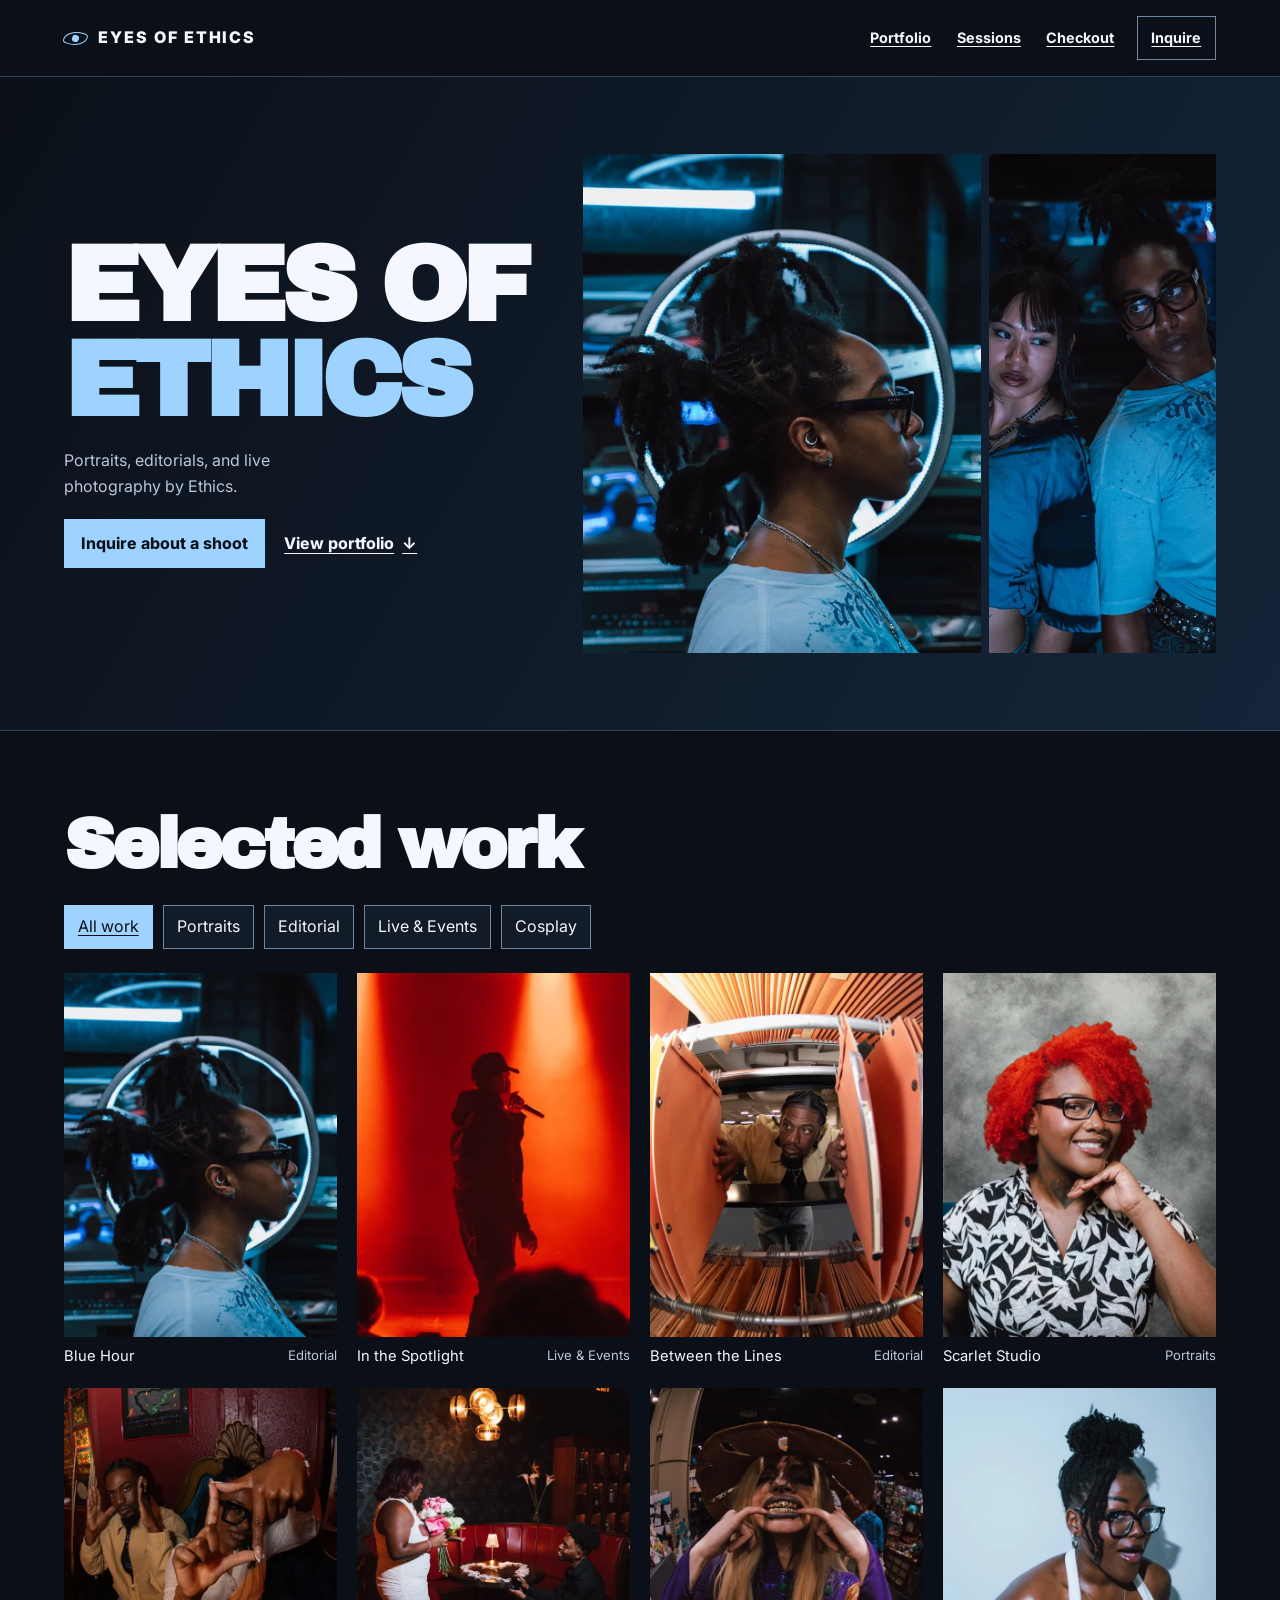
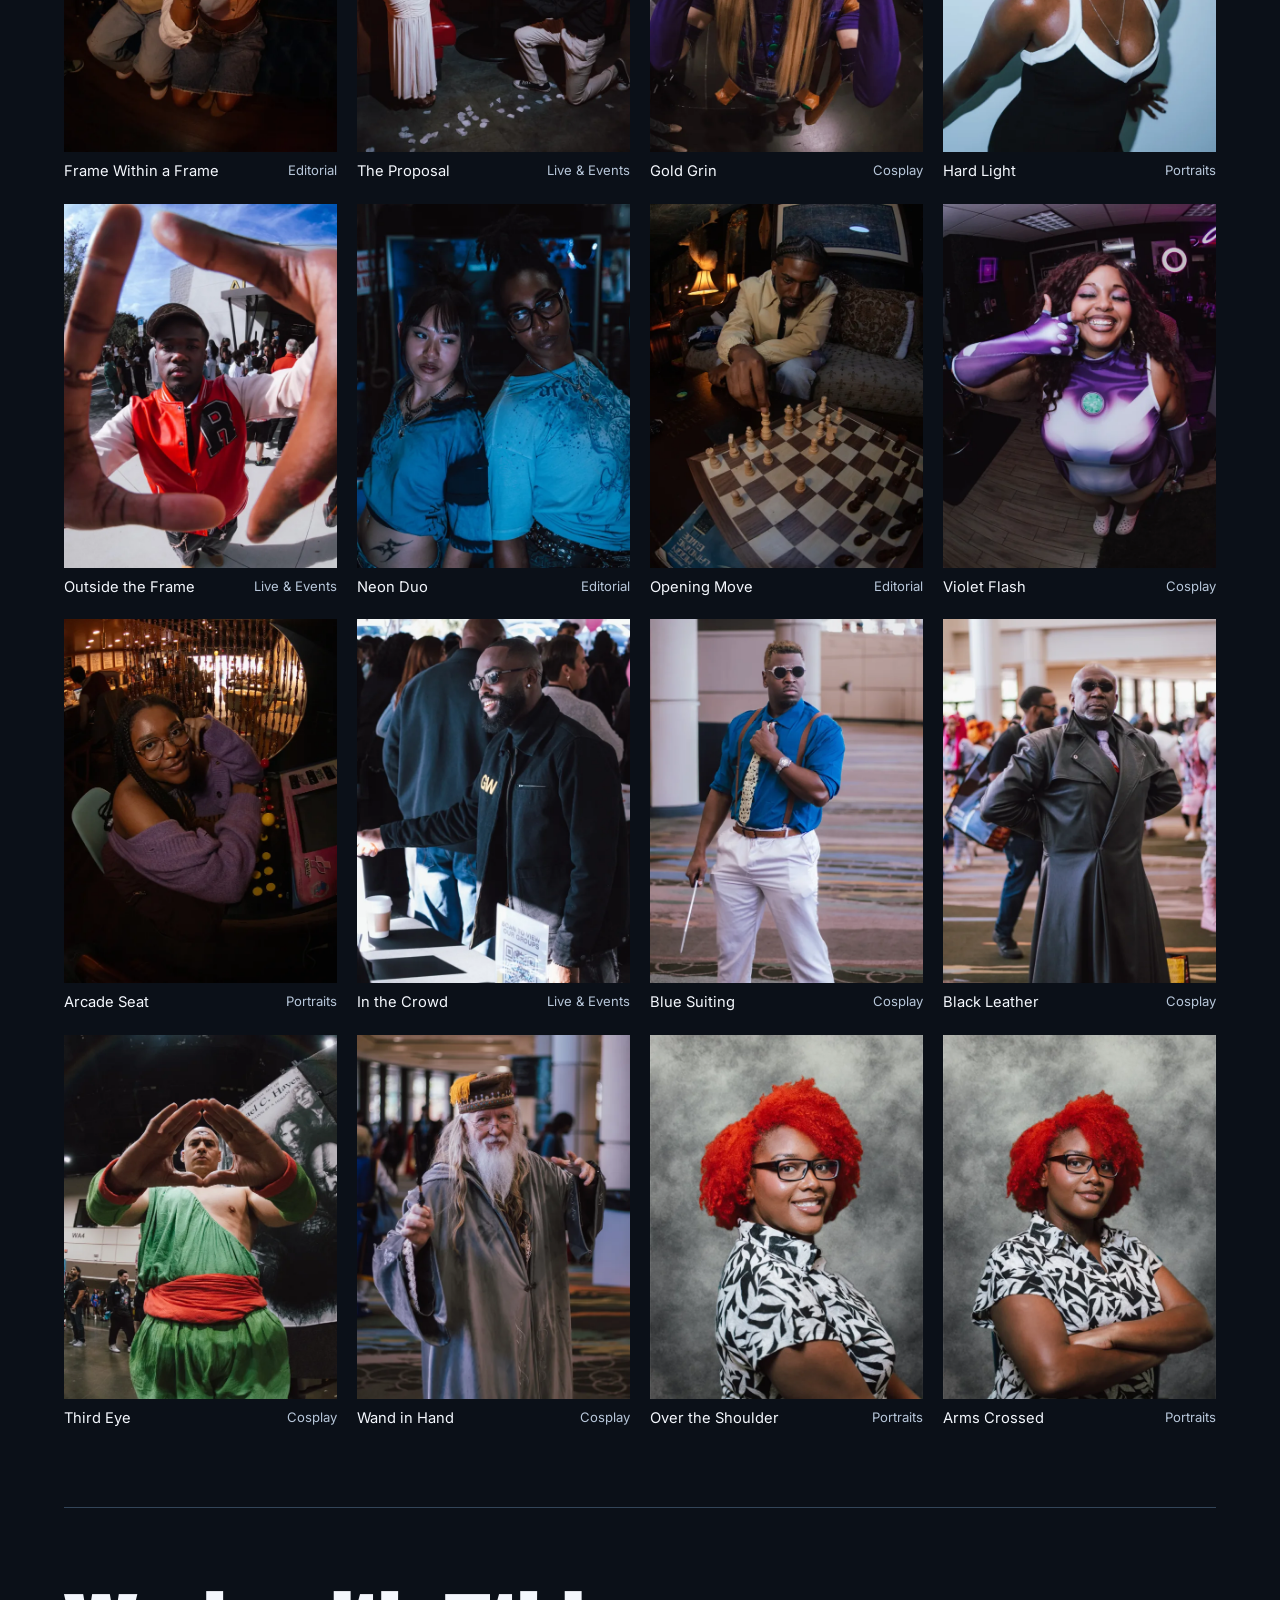
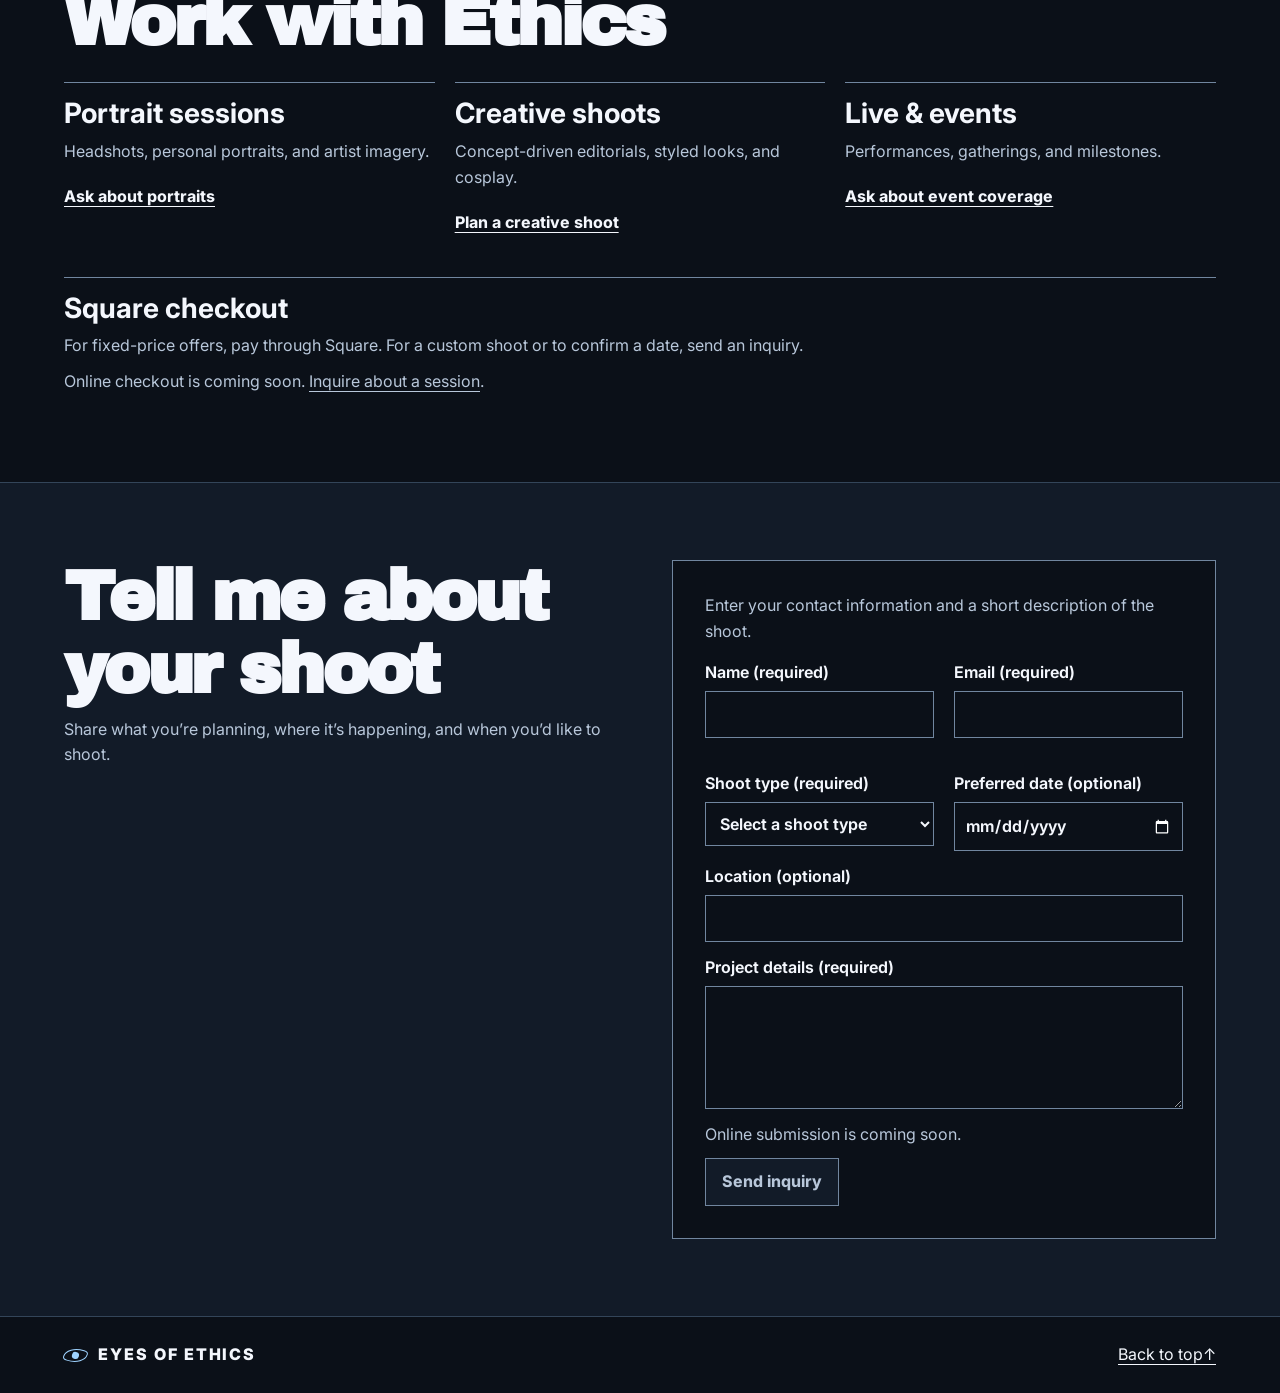
==== index.html @ 04b7e585 "put website files at the top of summary list" ====
<!DOCTYPE html>
<html lang="en">
    <head>
        <meta charset="UTF-8">
        <meta name="viewport" content="width=device-width, initial-scale=1.0">
        <meta name="description" content="Photography by Ethics, from creative portraits and editorials to live events and cosplay.">
        <meta name="theme-color" content="#0b1018">
        <title>Eyes of Ethics | Photography by Ethics</title>
        <link rel="stylesheet" href="https://fonts.googleapis.com/css2?family=Archivo+Black&amp;family=Inter:wght@400;600;700;800&amp;display=swap">
        <link rel="stylesheet" href="styles.css">
        <script src="config.js" defer></script>
        <script src="site.js" defer></script>
    </head>
    <body id="top">
        <a class="skip" href="#main">Skip to main content</a>

        <header class="site-header shell">
            <a class="wordmark" href="#top">
                <span class="mark" aria-hidden="true"></span>
                Eyes of Ethics
            </a>
            <nav aria-label="Main navigation">
                <a href="#work">Portfolio</a>
                <a href="#sessions">Sessions</a>
                <a href="#quick-orders">Checkout</a>
                <a class="nav-cta" href="#inquire">Inquire</a>
            </nav>
        </header>

        <main id="main" tabindex="-1">
            <section class="hero" aria-labelledby="hero-title">
                <div class="hero-inner shell">
                    <div class="hero-copy">
                        <h1 id="hero-title">Eyes of <span>Ethics</span></h1>
                        <p class="lede">Portraits, editorials, and live photography by Ethics.</p>
                        <div class="actions">
                            <a class="button" href="#inquire">Inquire about a shoot</a>
                            <a class="text-link" href="#work">View portfolio <span aria-hidden="true">↓</span></a>
                        </div>
                    </div>

                    <div class="hero-images">
                        <img
                            src="assets/DSC06698-1440.webp"
                            width="1440"
                            height="1920"
                            srcset="assets/DSC06698-600.webp 600w, assets/DSC06698-1440.webp 1440w"
                            sizes="(max-width: 740px) 66vw, 38vw"
                            alt="A portrait in profile framed by an electric blue ring light"
                            fetchpriority="high"
                        >
                        <img
                            src="assets/DSC06768-600.webp"
                            width="600"
                            height="800"
                            alt="Two people in graphic tees pose back to back under blue light"
                        >
                    </div>
                </div>
            </section>

            <section class="archive" id="work" aria-labelledby="work-title">
                <div class="shell">
                    <div class="section-heading">
                        <h2 id="work-title">Selected work</h2>
                    </div>

                    <div class="filters" role="group" aria-label="Filter portfolio" hidden>
                        <button type="button" data-filter="All" aria-pressed="true">All work</button>
                        <button type="button" data-filter="Portraits" aria-pressed="false">Portraits</button>
                        <button type="button" data-filter="Editorial" aria-pressed="false">Editorial</button>
                        <button type="button" data-filter="Live &amp; Events" aria-pressed="false">Live &amp; Events</button>
                        <button type="button" data-filter="Cosplay" aria-pressed="false">Cosplay</button>
                    </div>
                    <p class="sr-only" id="gallery-status" role="status"></p>

                    <div class="gallery">
                    <figure class="frame" data-category="Editorial">
                        <a href="assets/DSC06698-1440.webp" aria-labelledby="title-1" aria-describedby="photo-1">
                            <img
                                id="photo-1"
                                src="assets/DSC06698-600.webp"
                                width="600"
                                height="800"
                                alt="Side profile in glasses against a blue ring light"
                                width="600"
                                height="800"
                                loading="lazy"
                                decoding="async"
                            >
                        </a>
                        <figcaption>
                            <span id="title-1">Blue Hour</span>
                            <small>Editorial</small>
                        </figcaption>
                    </figure>

                    <figure class="frame" data-category="Live &amp; Events">
                        <a href="assets/IMG_2358-1440.webp" aria-labelledby="title-2" aria-describedby="photo-2">
                            <img
                                id="photo-2"
                                src="assets/IMG_2358-600.webp"
                                alt="Performer holding a microphone under orange spotlights"
                                width="600"
                                height="900"
                                loading="lazy"
                                decoding="async"
                            >
                        </a>
                        <figcaption>
                            <span id="title-2">In the Spotlight</span>
                            <small>Live &amp; Events</small>
                        </figcaption>
                    </figure>

                    <figure class="frame" data-category="Editorial">
                        <a href="assets/IMG_0804-1440.webp" aria-labelledby="title-3" aria-describedby="photo-3">
                            <img
                                id="photo-3"
                                src="assets/IMG_0804-600.webp"
                                alt="Wide-angle portrait between rows of orange chairs"
                                width="600"
                                height="800"
                                loading="lazy"
                                decoding="async"
                            >
                        </a>
                        <figcaption>
                            <span id="title-3">Between the Lines</span>
                            <small>Editorial</small>
                        </figcaption>
                    </figure>

                    <figure class="frame" data-category="Portraits">
                        <a href="assets/ash1-1440.webp" aria-labelledby="title-4" aria-describedby="photo-4">
                            <img
                                id="photo-4"
                                src="assets/ash1-600.webp"
                                alt="Smiling portrait with bright red hair and black glasses"
                                width="600"
                                height="900"
                                loading="lazy"
                                decoding="async"
                            >
                        </a>
                        <figcaption>
                            <span id="title-4">Scarlet Studio</span>
                            <small>Portraits</small>
                        </figcaption>
                    </figure>

                    <figure class="frame" data-category="Editorial">
                        <a href="assets/IMG_0892-1440.webp" aria-labelledby="title-5" aria-describedby="photo-5">
                            <img
                                id="photo-5"
                                src="assets/IMG_0892-600.webp"
                                alt="Two people making frames with their hands in a red room"
                                width="600"
                                height="801"
                                loading="lazy"
                                decoding="async"
                            >
                        </a>
                        <figcaption>
                            <span id="title-5">Frame Within a Frame</span>
                            <small>Editorial</small>
                        </figcaption>
                    </figure>

                    <figure class="frame" data-category="Live &amp; Events">
                        <a href="assets/IMG00094-1440.webp" aria-labelledby="title-6" aria-describedby="photo-6">
                            <img
                                id="photo-6"
                                src="assets/IMG00094-600.webp"
                                alt="A kneeling proposal beside roses in a red restaurant booth"
                                width="600"
                                height="801"
                                loading="lazy"
                                decoding="async"
                            >
                        </a>
                        <figcaption>
                            <span id="title-6">The Proposal</span>
                            <small>Live &amp; Events</small>
                        </figcaption>
                    </figure>

                    <figure class="frame" data-category="Cosplay">
                        <a href="assets/IMG_8602-1440.webp" aria-labelledby="title-7" aria-describedby="photo-7">
                            <img
                                id="photo-7"
                                src="assets/IMG_8602-600.webp"
                                alt="Cosplayer in purple holding up a grin beneath a wide hat"
                                width="600"
                                height="900"
                                loading="lazy"
                                decoding="async"
                            >
                        </a>
                        <figcaption>
                            <span id="title-7">Gold Grin</span>
                            <small>Cosplay</small>
                        </figcaption>
                    </figure>

                    <figure class="frame" data-category="Portraits">
                        <a href="assets/IMG_4304-1440.webp" aria-labelledby="title-8" aria-describedby="photo-8">
                            <img
                                id="photo-8"
                                src="assets/IMG_4304-600.webp"
                                alt="Person in black glasses casting a sharp shadow on a pale blue wall"
                                width="600"
                                height="800"
                                loading="lazy"
                                decoding="async"
                            >
                        </a>
                        <figcaption>
                            <span id="title-8">Hard Light</span>
                            <small>Portraits</small>
                        </figcaption>
                    </figure>

                    <figure class="frame" data-category="Live &amp; Events">
                        <a href="assets/IMG_4020-1440.webp" aria-labelledby="title-9" aria-describedby="photo-9">
                            <img
                                id="photo-9"
                                src="assets/IMG_4020-600.webp"
                                alt="Person in a red varsity jacket framing the lens outdoors"
                                width="600"
                                height="800"
                                loading="lazy"
                                decoding="async"
                            >
                        </a>
                        <figcaption>
                            <span id="title-9">Outside the Frame</span>
                            <small>Live &amp; Events</small>
                        </figcaption>
                    </figure>

                    <figure class="frame" data-category="Editorial">
                        <a href="assets/DSC06768-1440.webp" aria-labelledby="title-10" aria-describedby="photo-10">
                            <img
                                id="photo-10"
                                src="assets/DSC06768-600.webp"
                                alt="Two people posed back to back under blue light"
                                width="600"
                                height="800"
                                loading="lazy"
                                decoding="async"
                            >
                        </a>
                        <figcaption>
                            <span id="title-10">Neon Duo</span>
                            <small>Editorial</small>
                        </figcaption>
                    </figure>

                    <figure class="frame" data-category="Editorial">
                        <a href="assets/IMG_0849-1440.webp" aria-labelledby="title-11" aria-describedby="photo-11">
                            <img
                                id="photo-11"
                                src="assets/IMG_0849-600.webp"
                                alt="Person reaching for a chess piece in a lamplit room"
                                width="600"
                                height="801"
                                loading="lazy"
                                decoding="async"
                            >
                        </a>
                        <figcaption>
                            <span id="title-11">Opening Move</span>
                            <small>Editorial</small>
                        </figcaption>
                    </figure>

                    <figure class="frame" data-category="Cosplay">
                        <a href="assets/IMG_1599-1440.webp" aria-labelledby="title-12" aria-describedby="photo-12">
                            <img
                                id="photo-12"
                                src="assets/IMG_1599-600.webp"
                                alt="Smiling cosplayer in purple and white under neon light"
                                width="600"
                                height="801"
                                loading="lazy"
                                decoding="async"
                            >
                        </a>
                        <figcaption>
                            <span id="title-12">Violet Flash</span>
                            <small>Cosplay</small>
                        </figcaption>
                    </figure>

                    <figure class="frame" data-category="Portraits">
                        <a href="assets/IMG_0922-1440.webp" aria-labelledby="title-13" aria-describedby="photo-13">
                            <img
                                id="photo-13"
                                src="assets/IMG_0922-600.webp"
                                alt="Person in purple beside an arcade cabinet"
                                width="600"
                                height="801"
                                loading="lazy"
                                decoding="async"
                            >
                        </a>
                        <figcaption>
                            <span id="title-13">Arcade Seat</span>
                            <small>Portraits</small>
                        </figcaption>
                    </figure>

                    <figure class="frame" data-category="Live &amp; Events">
                        <a href="assets/IMG_5993-1440.webp" aria-labelledby="title-14" aria-describedby="photo-14">
                            <img
                                id="photo-14"
                                src="assets/IMG_5993-600.webp"
                                alt="Smiling attendee wearing sunglasses at a crowded gathering"
                                width="600"
                                height="900"
                                loading="lazy"
                                decoding="async"
                            >
                        </a>
                        <figcaption>
                            <span id="title-14">In the Crowd</span>
                            <small>Live &amp; Events</small>
                        </figcaption>
                    </figure>

                    <figure class="frame" data-category="Cosplay">
                        <a href="assets/IMG_8621-1440.webp" aria-labelledby="title-15" aria-describedby="photo-15">
                            <img
                                id="photo-15"
                                src="assets/IMG_8621-600.webp"
                                alt="Convention portrait in a blue shirt and white trousers"
                                width="600"
                                height="801"
                                loading="lazy"
                                decoding="async"
                            >
                        </a>
                        <figcaption>
                            <span id="title-15">Blue Suiting</span>
                            <small>Cosplay</small>
                        </figcaption>
                    </figure>

                    <figure class="frame" data-category="Cosplay">
                        <a href="assets/IMG_8712-1440.webp" aria-labelledby="title-16" aria-describedby="photo-16">
                            <img
                                id="photo-16"
                                src="assets/IMG_8712-600.webp"
                                alt="Convention portrait in a black leather coat and round sunglasses"
                                width="600"
                                height="900"
                                loading="lazy"
                                decoding="async"
                            >
                        </a>
                        <figcaption>
                            <span id="title-16">Black Leather</span>
                            <small>Cosplay</small>
                        </figcaption>
                    </figure>

                    <figure class="frame" data-category="Cosplay">
                        <a href="assets/IMG_8732-1440.webp" aria-labelledby="title-17" aria-describedby="photo-17">
                            <img
                                id="photo-17"
                                src="assets/IMG_8732-600.webp"
                                alt="Cosplayer in green framing a painted third eye with both hands"
                                width="600"
                                height="801"
                                loading="lazy"
                                decoding="async"
                            >
                        </a>
                        <figcaption>
                            <span id="title-17">Third Eye</span>
                            <small>Cosplay</small>
                        </figcaption>
                    </figure>

                    <figure class="frame" data-category="Cosplay">
                        <a href="assets/IMG_8764-1440.webp" aria-labelledby="title-18" aria-describedby="photo-18">
                            <img
                                id="photo-18"
                                src="assets/IMG_8764-600.webp"
                                alt="Wizard cosplayer holding up a wand"
                                width="600"
                                height="801"
                                loading="lazy"
                                decoding="async"
                            >
                        </a>
                        <figcaption>
                            <span id="title-18">Wand in Hand</span>
                            <small>Cosplay</small>
                        </figcaption>
                    </figure>

                    <figure class="frame" data-category="Portraits">
                        <a href="assets/ash2-1440.webp" aria-labelledby="title-19" aria-describedby="photo-19">
                            <img
                                id="photo-19"
                                src="assets/ash2-600.webp"
                                alt="Red-haired studio subject glancing over one shoulder"
                                width="600"
                                height="900"
                                loading="lazy"
                                decoding="async"
                            >
                        </a>
                        <figcaption>
                            <span id="title-19">Over the Shoulder</span>
                            <small>Portraits</small>
                        </figcaption>
                    </figure>

                    <figure class="frame" data-category="Portraits">
                        <a href="assets/ash4-1440.webp" aria-labelledby="title-20" aria-describedby="photo-20">
                            <img
                                id="photo-20"
                                src="assets/ash4-600.webp"
                                alt="Red-haired studio subject with arms crossed against gray"
                                width="600"
                                height="900"
                                loading="lazy"
                                decoding="async"
                            >
                        </a>
                        <figcaption>
                            <span id="title-20">Arms Crossed</span>
                            <small>Portraits</small>
                        </figcaption>
                    </figure>
                    </div>
                </div>
            </section>

            <section class="sessions shell" id="sessions" aria-labelledby="sessions-title">
                <div class="section-heading">
                    <h2 id="sessions-title">Work with Ethics</h2>
                </div>
                <div class="session-grid">
                    <article>
                        <h3>Portrait sessions</h3>
                        <p>Headshots, personal portraits, and artist imagery.</p>
                        <a class="text-link" href="#inquire" data-project="Portraits">Ask about portraits</a>
                    </article>
                    <article>
                        <h3>Creative shoots</h3>
                        <p>Concept-driven editorials, styled looks, and cosplay.</p>
                        <a class="text-link" href="#inquire" data-project="Editorial">Plan a creative shoot</a>
                    </article>
                    <article>
                        <h3>Live &amp; events</h3>
                        <p>Performances, gatherings, and milestones.</p>
                        <a class="text-link" href="#inquire" data-project="Live &amp; Events">Ask about event coverage</a>
                    </article>
                </div>
                <section id="quick-orders" class="quick-orders" aria-labelledby="checkout-title">
                    <h3 id="checkout-title">Square checkout</h3>
                    <p>For fixed-price offers, pay through Square. For a custom shoot or to confirm a date, send an inquiry.</p>
                    <div id="checkout-links" class="session-grid" hidden></div>
                    <p id="checkout-unavailable">Online checkout is coming soon. <a href="#inquire">Inquire about a session</a>.</p>
                </section>
            </section>

            <section class="contact" id="inquire" aria-labelledby="contact-title" tabindex="-1">
                <div class="shell contact-grid">
                    <div>
                        <h2 id="contact-title">Tell me about your shoot</h2>
                        <p>Share what you’re planning, where it’s happening, and when you’d like to shoot.</p>
                    </div>

                    <form id="inquiry" action="about:blank" method="post" aria-labelledby="contact-title" aria-describedby="form-help">
                        <p id="form-help">Enter your contact information and a short description of the shoot.</p>
                        <div class="form-grid">
                            <label for="name">Name (required)
                                <input id="name" name="name" autocomplete="name" required maxlength="120">
                            </label>
                            <label for="email">Email (required)
                                <input id="email" name="email" type="email" autocomplete="email" required maxlength="180">
                            </label>
                            <label for="project">Shoot type (required)
                                <select id="project" name="project" required>
                                    <option value="">Select a shoot type</option>
                                    <option>Portraits</option>
                                    <option>Editorial</option>
                                    <option>Live &amp; Events</option>
                                    <option>Cosplay</option>
                                    <option>Other</option>
                                </select>
                            </label>
                            <label for="date">Preferred date (optional)
                                <input id="date" name="date" type="date">
                            </label>
                        </div>
                        <label for="location">Location (optional)
                            <input id="location" name="location" maxlength="180">
                        </label>
                        <label for="message">Project details (required)
                            <textarea id="message" name="message" rows="4" maxlength="3000" required></textarea>
                        </label>
                        <p id="inquiry-unavailable">Online submission is coming soon.</p>
                        <button class="button" id="send-inquiry" type="submit" aria-describedby="inquiry-unavailable" disabled>Send inquiry</button>
                        <p id="form-note" role="status"></p>
                    </form>
                </div>
            </section>
        </main>

        <footer class="site-footer shell">
            <a class="wordmark" href="#top">
                <span class="mark" aria-hidden="true"></span>
                Eyes of Ethics
            </a>
            <a href="#top">Back to top <span aria-hidden="true">↑</span></a>
        </footer>

        <dialog id="lightbox" aria-labelledby="viewer-title">
            <div class="viewer-top">
                <h2 id="viewer-title">Portfolio image</h2>
                <button type="button" data-close autofocus>Close</button>
            </div>
            <img id="large-photo" alt="">
            <div class="viewer-bottom">
                <button type="button" data-step="-1" aria-label="Previous photograph">←</button>
                <p id="photo-caption" role="status">
                    <span id="photo-title"></span>
                    <span id="photo-count"></span>
                    <span class="sr-only" id="photo-description"></span>
                </p>
                <button type="button" data-step="1" aria-label="Next photograph">→</button>
            </div>
        </dialog>
    </body>
</html>
---- styles.css ----
:root {
    color-scheme: dark;
    --background: #0b1018;
    --panel: #121b28;
    --text: #f4f7fd;
    --muted: #b8c7da;
    --blue: #9fd3ff;
    --line: #71869f;
    --focus: #fbe28e;
    --sans: "Inter", system-ui, sans-serif;
    --display: "Archivo Black", "Inter", system-ui, sans-serif;
}

* {
    box-sizing: border-box;
}

[hidden] {
    display: none !important;
}

body {
    margin: 0;
    background: var(--background);
    color: var(--text);
    font: 1rem/1.6 var(--sans);
}

h1,
h2,
h3,
p,
figure {
    margin: 0;
}

h1,
h2,
h3 {
    line-height: 1.05;
    overflow-wrap: anywhere;
}

h2 {
    font: 800 clamp(2.1rem, 5.5vw, 5rem)/1.04 var(--display);
    letter-spacing: -.045em;
}

h3 {
    margin-bottom: .55rem;
    font-size: clamp(1.25rem, 2.4vw, 1.75rem);
}

a {
    color: inherit;
    text-underline-offset: .23em;
}

button,
input,
select,
textarea {
    color: inherit;
    font: inherit;
}

button {
    cursor: pointer;
}

img {
    display: block;
    max-width: 100%;
}

:focus-visible {
    outline: 3px solid var(--focus);
    outline-offset: 4px;
    box-shadow: 0 0 0 4px var(--background);
}

.shell {
    width: min(90%, 85rem);
    margin-inline: auto;
}

.skip {
    position: fixed;
    top: .75rem;
    left: .75rem;
    z-index: 2;
    padding: .7rem 1rem;
    background: var(--background);
    transform: translateY(-200%);
}

.skip:focus {
    transform: none;
}

.sr-only {
    position: absolute;
    width: 1px;
    height: 1px;
    overflow: hidden;
    clip-path: inset(50%);
    white-space: nowrap;
}

/* Header and hero */
.site-header,
.site-footer,
nav,
.actions {
    display: flex;
    flex-wrap: wrap;
    align-items: center;
    gap: .75rem 1.2rem;
}

.site-header,
.site-footer {
    justify-content: space-between;
    padding-block: 1rem;
}

.wordmark,
nav a,
.site-footer > a {
    display: inline-flex;
    align-items: center;
    min-height: 44px;
}

.wordmark {
    gap: .7rem;
    font-weight: 850;
    letter-spacing: .12em;
    text-decoration: none;
    text-transform: uppercase;
}

.mark {
    display: grid;
    place-items: center;
    width: 1.45rem;
    height: .92rem;
    border: 1px solid var(--blue);
    border-radius: 80% 20%;
    transform: rotate(17deg);
}

.mark::after {
    width: .4rem;
    height: .4rem;
    border-radius: 50%;
    background: var(--blue);
    content: "";
}

nav {
    font-size: .9rem;
    font-weight: 700;
}

nav a {
    padding-inline: .2rem;
}

.nav-cta {
    padding-inline: .85rem;
    border: 1px solid var(--line);
}

.hero {
    background: linear-gradient(120deg, #0b1018, #142539);
    border-block: 1px solid #334559;
}

.hero-inner {
    display: grid;
    grid-template-columns: minmax(0, .85fr) minmax(0, 1.15fr);
    align-items: center;
    gap: clamp(1.5rem, 4vw, 4rem);
    padding-block: clamp(2rem, 6vw, 6rem);
}

.hero h1 {
    max-width: 8ch;
    font: 900 clamp(3.1rem, 8.2vw, 8.4rem)/.9 var(--display);
    letter-spacing: -.055em;
    text-transform: uppercase;
}

.hero h1 span {
    display: block;
    color: var(--blue);
}

.lede {
    max-width: 28ch;
    margin-block: 1.25rem;
    color: var(--muted);
}

.hero-images {
    display: grid;
    grid-template-columns: 1.75fr 1fr;
    gap: .5rem;
    min-width: 0;
}

.hero-images img {
    width: 100%;
    height: clamp(17rem, 39vw, 40rem);
    object-fit: cover;
}

.button,
.text-link {
    display: inline-flex;
    align-items: center;
    gap: .5rem;
    min-height: 44px;
    font-weight: 750;
}

.button {
    padding: .65rem 1rem;
    border: 1px solid transparent;
    background: var(--blue);
    color: var(--background);
    text-decoration: none;
}

.button:hover {
    background: var(--text);
}

/* Portfolio and sessions */
.archive,
.sessions,
.contact {
    padding-block: clamp(2.75rem, 6vw, 6rem);
}

.section-heading {
    margin-bottom: 1.5rem;
}

.filters {
    display: flex;
    flex-wrap: wrap;
    gap: .65rem;
    margin-bottom: 1.5rem;
}

.filters button,
dialog button {
    min-width: 44px;
    min-height: 44px;
    padding: .45rem .8rem;
    border: 1px solid var(--line);
    background: var(--panel);
}

.filters button[aria-pressed="true"] {
    border-color: var(--blue);
    background: var(--blue);
    color: var(--background);
    text-decoration: underline;
    text-underline-offset: .2em;
}

.gallery,
.session-grid,
.contact-grid,
.form-grid {
    display: grid;
    gap: 1.25rem;
}

.gallery {
    grid-template-columns: repeat(4, minmax(0, 1fr));
}

.frame a {
    display: block;
    background: var(--panel);
}

.frame a:focus-visible {
    position: relative;
    z-index: 1;
}

.frame img {
    width: 100%;
    height: auto;
    aspect-ratio: 3 / 4;
    object-fit: cover;
}

.frame figcaption {
    display: flex;
    flex-wrap: wrap;
    justify-content: space-between;
    gap: .15rem .55rem;
    padding-top: .5rem;
    font-size: .92rem;
}

.frame small {
    color: var(--muted);
    font-size: .82rem;
}

.sessions {
    border-top: 1px solid #334559;
}

.session-grid {
    grid-template-columns: repeat(3, minmax(0, 1fr));
}

.session-grid article,
.quick-orders {
    padding-top: 1rem;
    border-top: 1px solid var(--line);
}

.quick-orders {
    margin-top: 2rem;
}

#checkout-links {
    margin-top: 1rem;
}

#checkout-links h4 {
    margin: 0 0 .5rem;
    font-size: 1.15rem;
}

/* Inquiry form */
.contact {
    background: var(--panel);
    border-block: 1px solid #334559;
}

.contact-grid,
.form-grid {
    grid-template-columns: repeat(2, minmax(0, 1fr));
}

.contact-grid {
    align-items: start;
    gap: clamp(1.5rem, 5vw, 4rem);
}

#inquiry {
    min-width: 0;
    padding: clamp(1rem, 3vw, 2rem);
    border: 1px solid var(--line);
    background: var(--background);
}

#form-help {
    margin-top: 0;
    margin-bottom: 1rem;
}

#inquiry .button:disabled {
    background: var(--panel);
    color: var(--muted);
    border-color: var(--line);
    cursor: default;
}

.contact p,
.sessions p {
    margin-block: .65rem;
    color: var(--muted);
}

label {
    display: block;
    min-width: 0;
    margin-bottom: .8rem;
    font-weight: 650;
}

input,
select,
textarea {
    display: block;
    width: 100%;
    min-width: 0;
    min-height: 44px;
    margin-top: .35rem;
    padding: .6rem;
    border: 1px solid var(--line);
    border-radius: 0;
    background: var(--background);
}

textarea {
    resize: vertical;
}

#form-note:empty {
    margin: 0;
}

/* Photo viewer */
dialog {
    width: min(92vw, 55rem);
    max-height: 94vh;
    padding: 1rem;
    border: 1px solid var(--line);
    background: var(--panel);
    color: var(--text);
}

dialog::backdrop {
    background: #03060bea;
}

body:has(dialog[open]) {
    overflow: hidden;
}

dialog img {
    width: auto;
    max-height: 65vh;
    margin-inline: auto;
    object-fit: contain;
}

.viewer-top,
.viewer-bottom {
    display: flex;
    align-items: center;
    justify-content: space-between;
    gap: .75rem;
}

.viewer-top {
    margin-bottom: .8rem;
}

.viewer-top h2 {
    font-size: 1.25rem;
    letter-spacing: 0;
}

.viewer-bottom {
    margin-top: .8rem;
    text-align: center;
}

#photo-count {
    display: block;
    color: var(--muted);
    font-size: .85rem;
}

@media (max-width: 62rem) {
    .gallery {
        grid-template-columns: repeat(3, minmax(0, 1fr));
    }
}

@media (max-width: 46rem) {
    .hero-inner,
    .contact-grid,
    .session-grid {
        grid-template-columns: 1fr;
    }

    .hero h1 {
        font-size: clamp(3.1rem, 14vw, 6rem);
    }

    .hero-images img {
        height: clamp(15rem, 66vw, 29rem);
    }

    .gallery {
        grid-template-columns: repeat(2, minmax(0, 1fr));
    }
}

@media (max-width: 34rem) {
    .form-grid {
        grid-template-columns: 1fr;
        gap: 0;
    }

    .site-header nav {
        width: 100%;
    }
}

@media (forced-colors: active) {
    .button {
        border-color: ButtonText;
    }

    :focus-visible {
        outline-color: Highlight;
    }
}
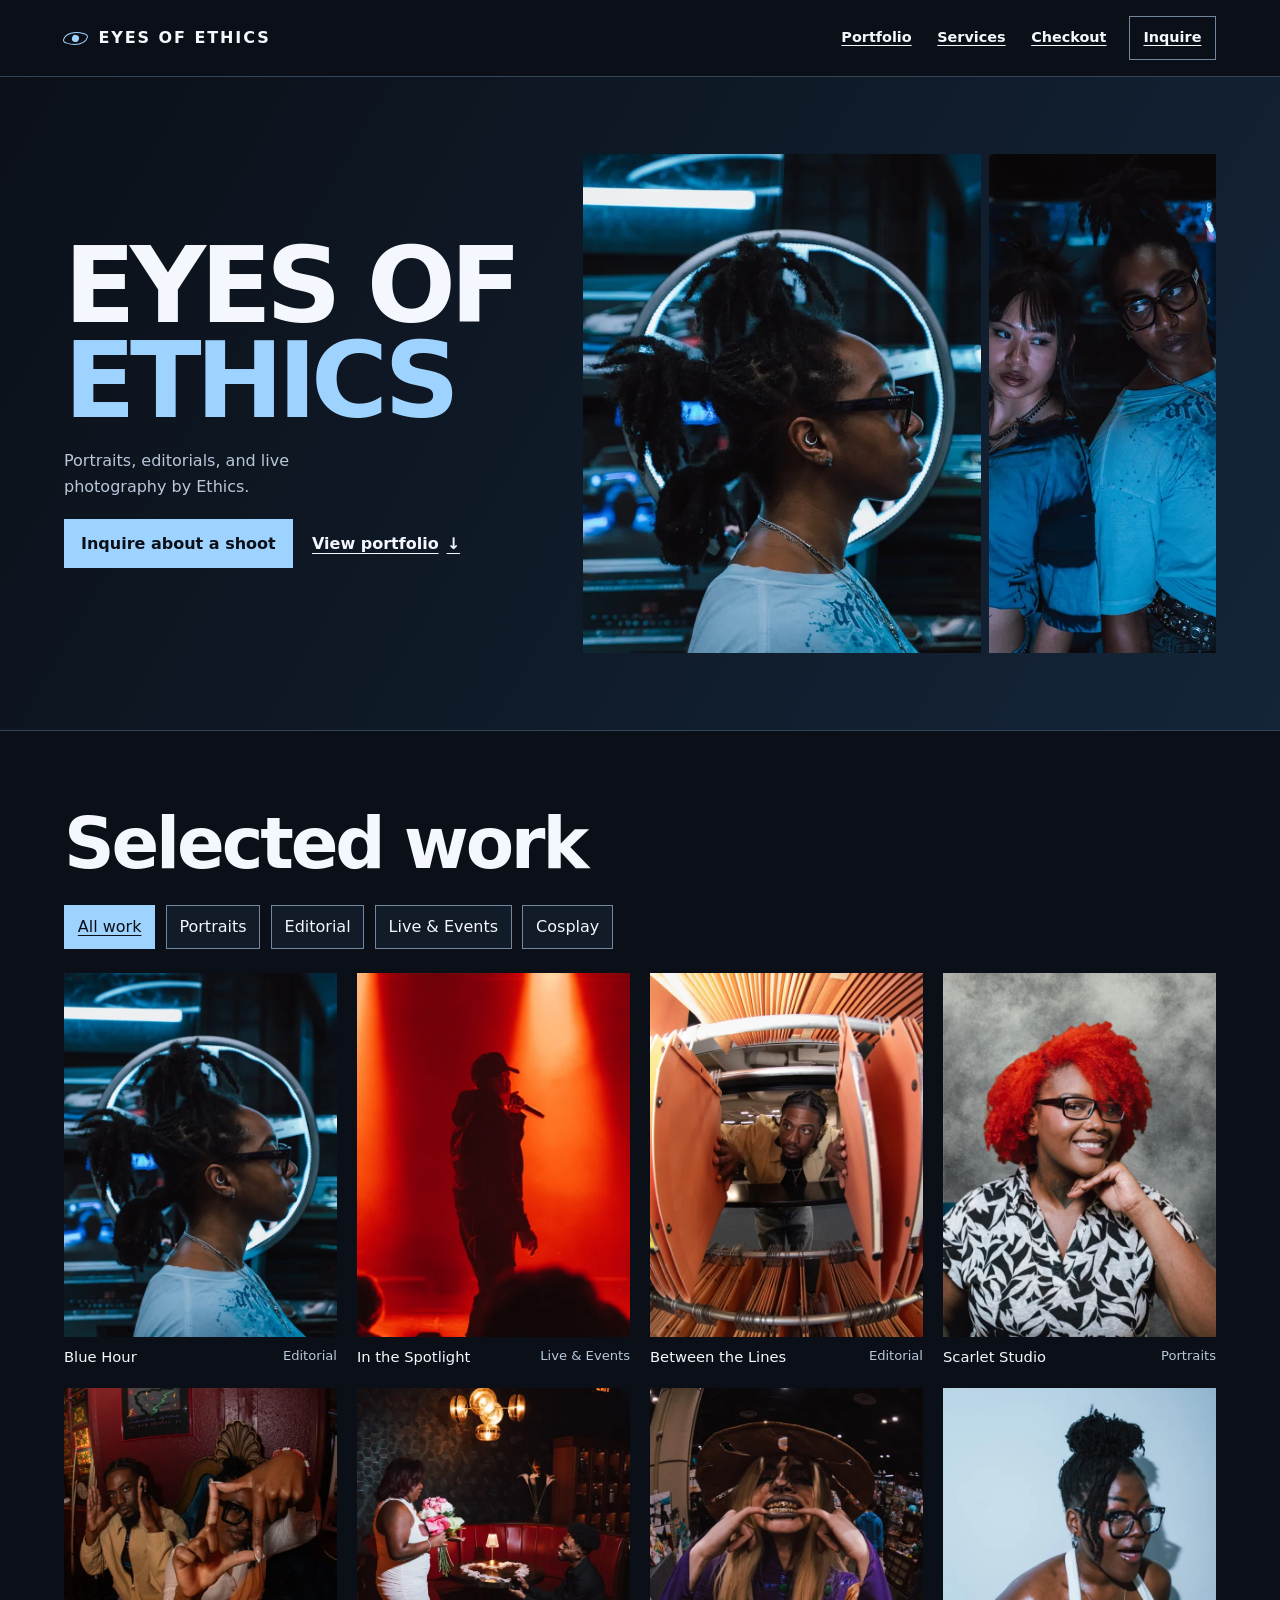
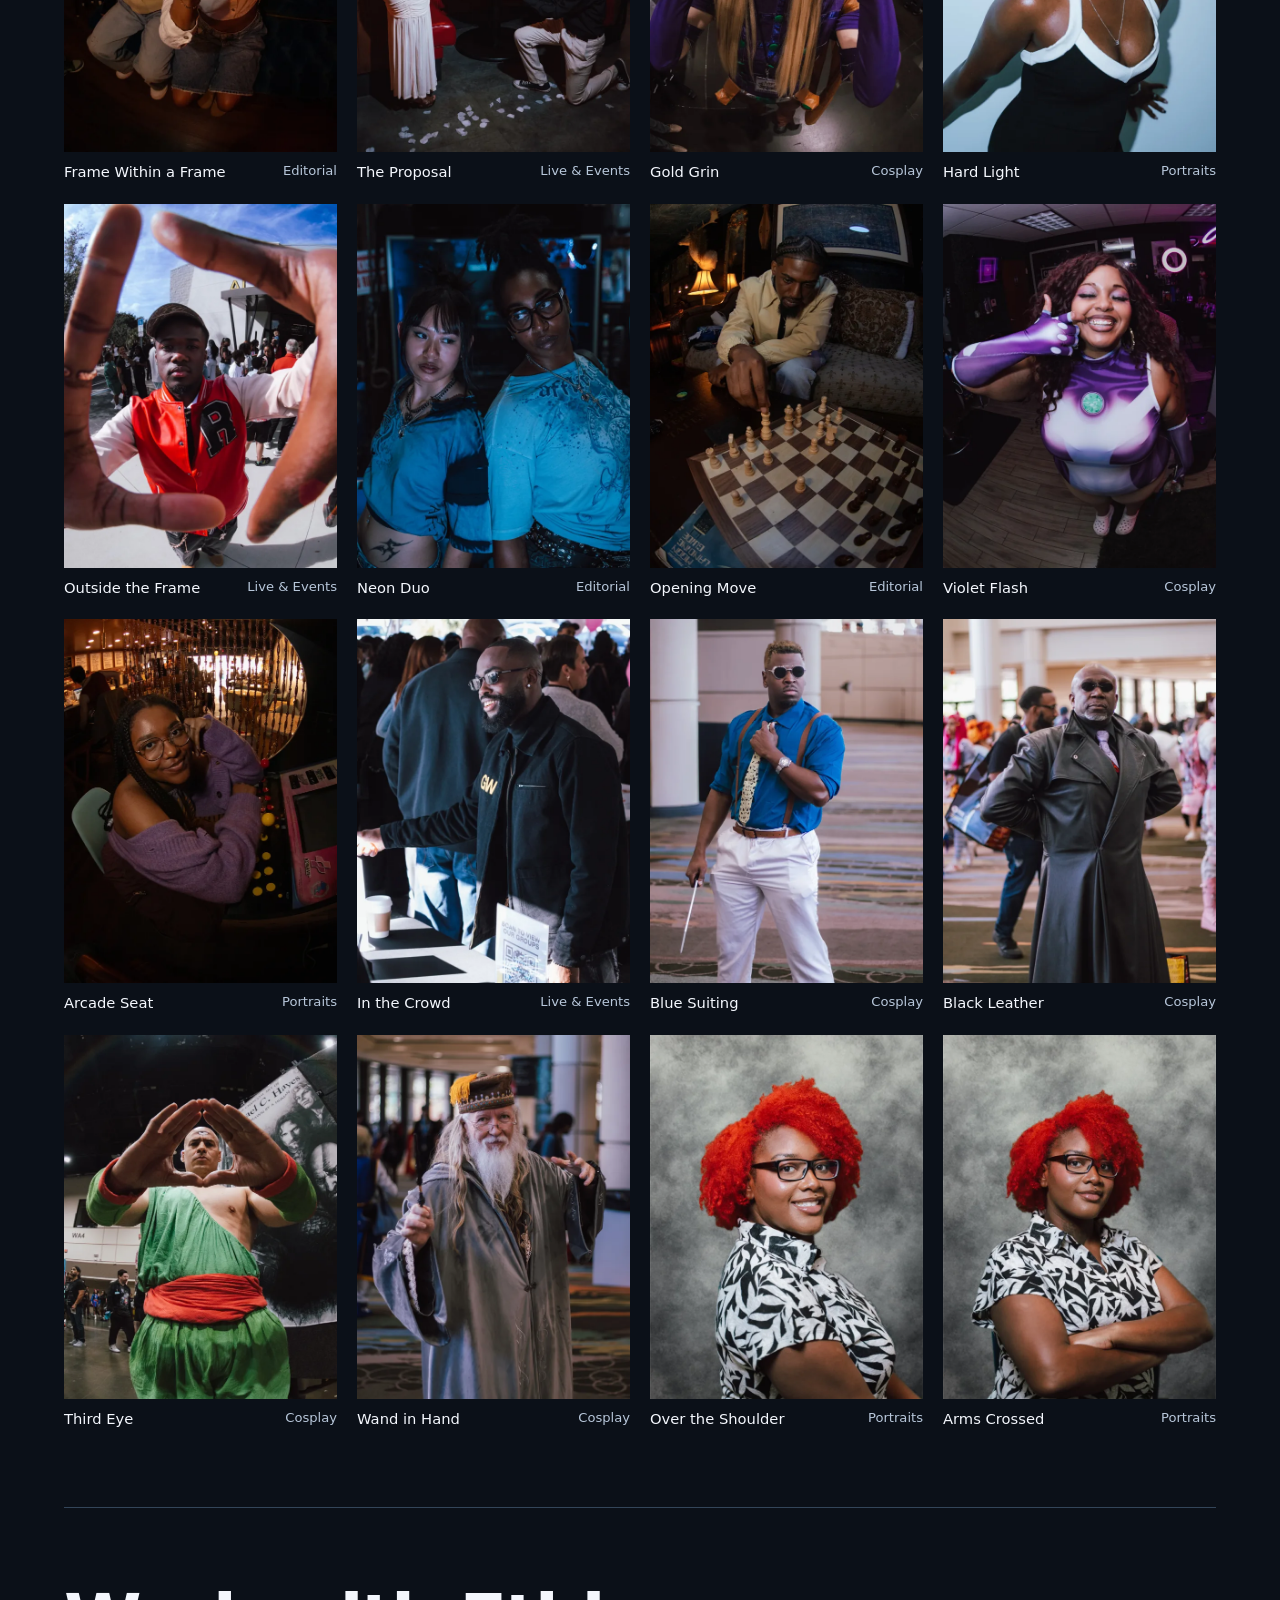
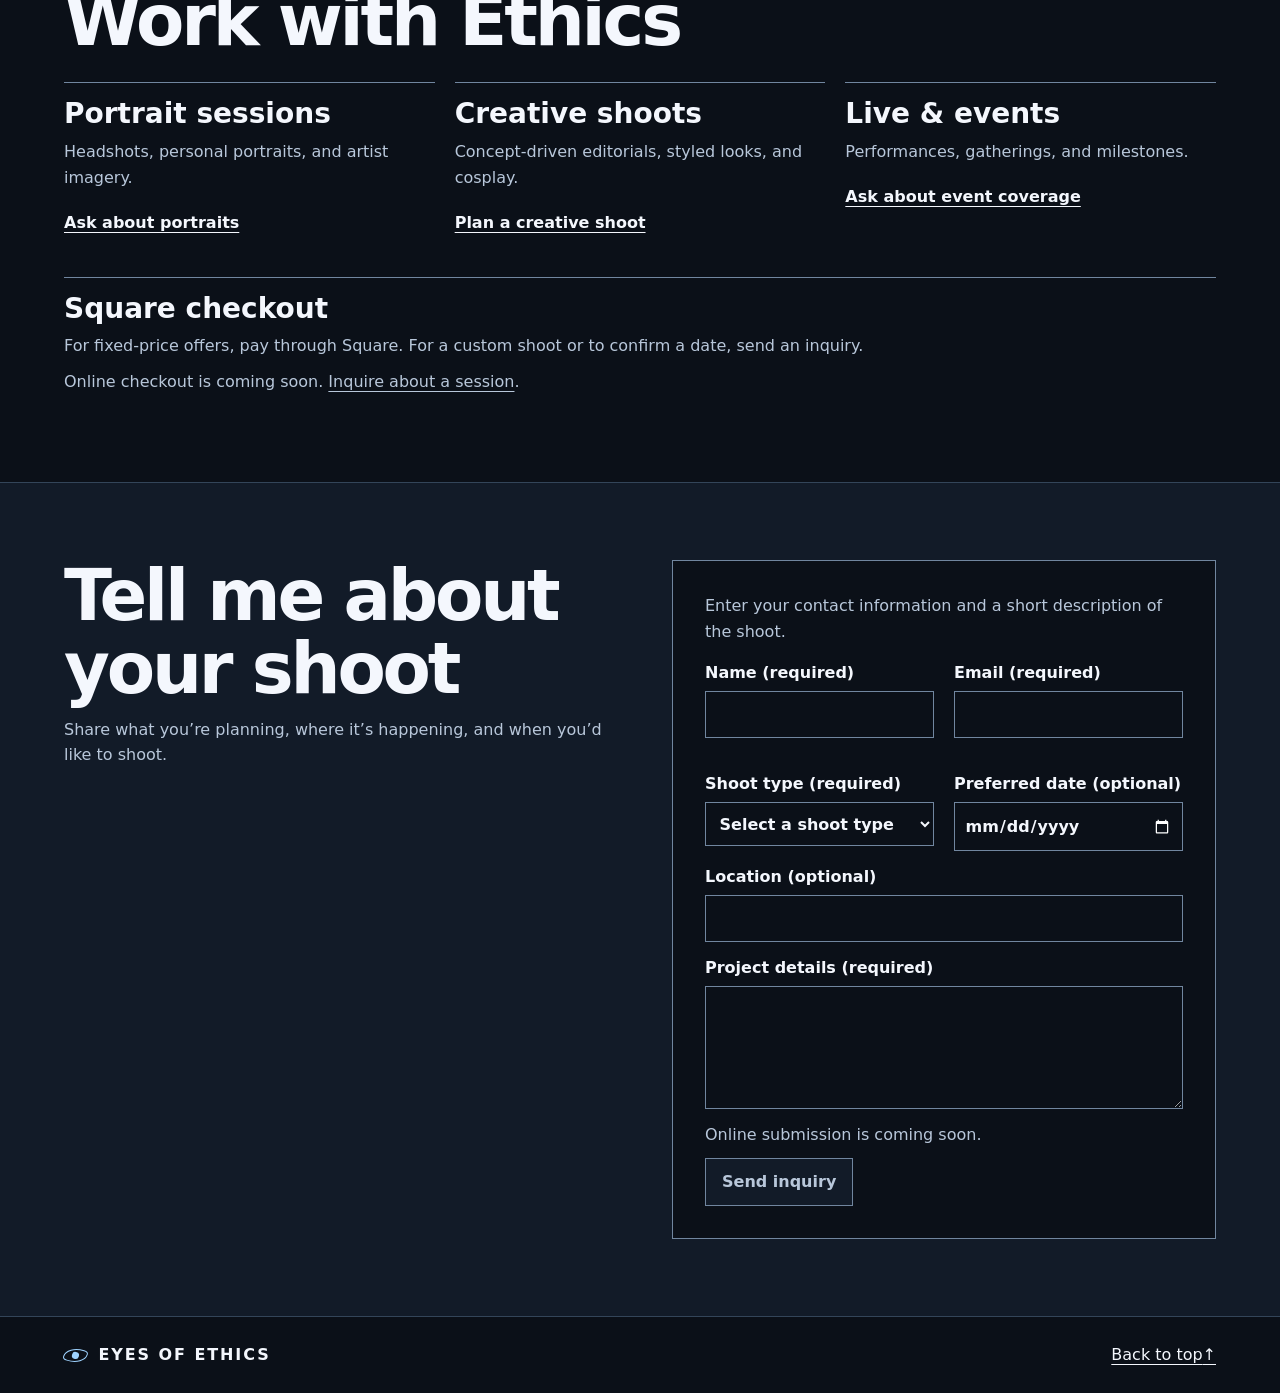
==== commit adc5086c: "services & pricing" ====
--- a/index.html
+++ b/index.html
@@ -6,7 +6,9 @@
         <meta name="description" content="Photography by Ethics, from creative portraits and editorials to live events and cosplay.">
         <meta name="theme-color" content="#0b1018">
         <title>Eyes of Ethics | Photography by Ethics</title>
-        <link rel="stylesheet" href="https://fonts.googleapis.com/css2?family=Archivo+Black&amp;family=Inter:wght@400;600;700;800&amp;display=swap">
+        <link rel="preconnect" href="https://fonts.googleapis.com">
+        <link rel="preconnect" href="https://fonts.gstatic.com" crossorigin>
+        <link href="https://fonts.googleapis.com/css2?family=Domine:wght@400..700&display=swap" rel="stylesheet">
         <link rel="stylesheet" href="styles.css">
         <script src="config.js" defer></script>
         <script src="site.js" defer></script>
@@ -21,7 +23,7 @@
             </a>
             <nav aria-label="Main navigation">
                 <a href="#work">Portfolio</a>
-                <a href="#sessions">Sessions</a>
+                <a href="services/services.html">Services</a>
                 <a href="#quick-orders">Checkout</a>
                 <a class="nav-cta" href="#inquire">Inquire</a>
             </nav>
